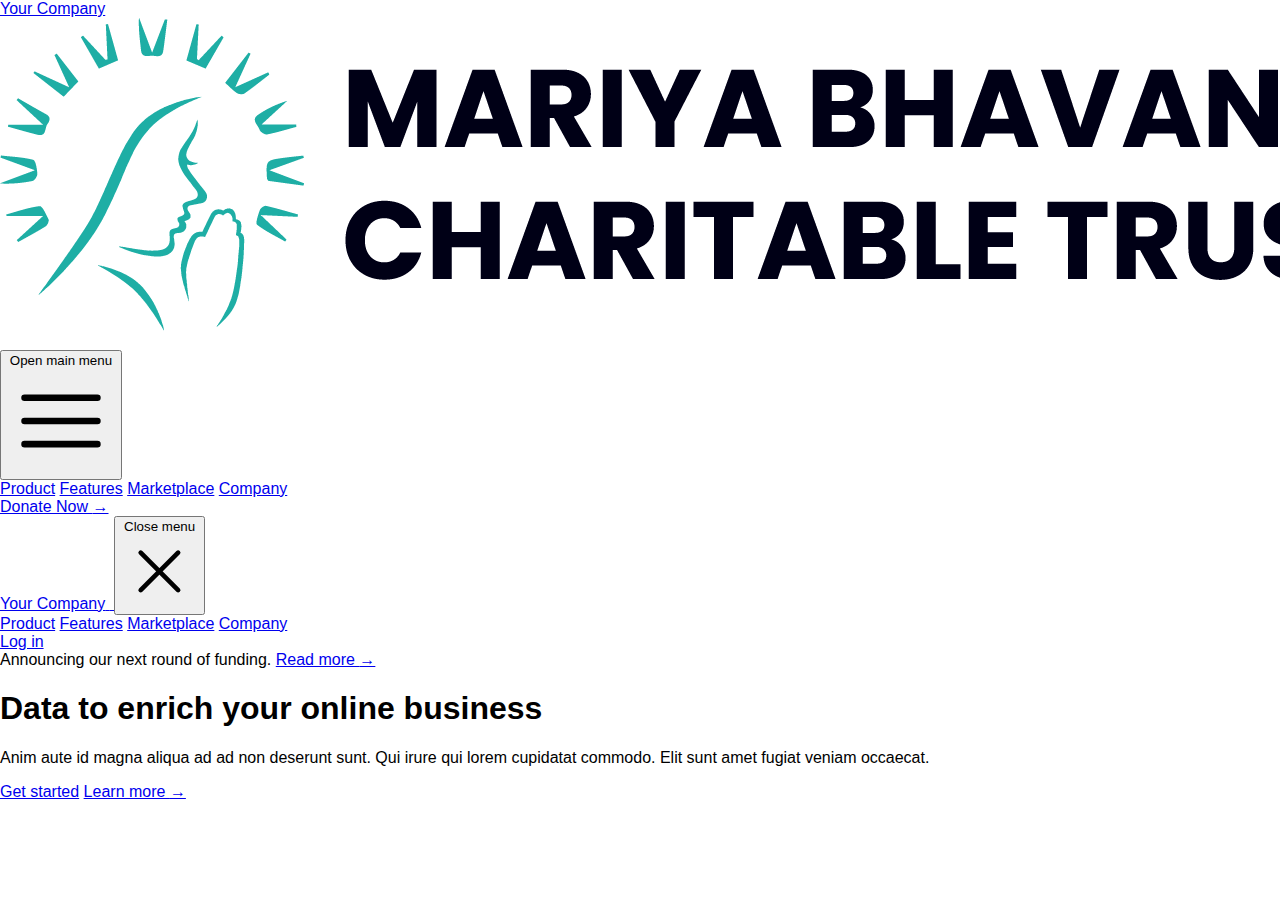
==== index.html @ 2d1ab8bb "added the main page (Index.html)" ====
<!DOCTYPE html>
<html lang="en" class="h-full bg-gray-100">
<head>
    <meta charset="UTF-8">
    <meta name="viewport" content="width=device-width, initial-scale=1.0">
    <link rel="stylesheet" href="css/comp.css">
    <link rel="stylesheet" href="css/style.css">
    <link href="https://cdn.jsdelivr.net/npm/tailwindcss@3.4.1/dist/tailwind.min.css" rel="stylesheet">
    <script src="https://unpkg.com/@tailwindcss/browser@4"></script>
    <link rel="preconnect" href="https://fonts.googleapis.com">
    <link rel="preconnect" href="https://fonts.gstatic.com" crossorigin>
    <link href="https://fonts.googleapis.com/css2?family=Inter:ital,opsz,wght@0,14..32,100..900;1,14..32,100..900&family=Poppins:ital,wght@0,100;0,200;0,300;0,400;0,500;0,600;0,700;0,800;0,900;1,100;1,200;1,300;1,400;1,500;1,600;1,700;1,800;1,900&display=swap" rel="stylesheet">
    <title>Mariya Bhavanam Charitable trus</title>
</head>
<body class="h-full">
    




  <div class="bg-white">
    <header class="absolute inset-x-0 top-0 z-50">
      <nav class="flex items-center justify-between p-6 lg:px-8" aria-label="Global">
        <div class="flex lg:flex-1">
          <a href="#" class="-m-1.5 p-1.5">
            <span class="sr-only">Your Company</span>
            <img class="h-10 w-auto" src="images/logo_dark.png" alt="">
          </a>
        </div>
        <div class="flex lg:hidden">
          <button type="button" class="-m-2.5 inline-flex items-center justify-center rounded-md p-2.5 text-gray-700">
            <span class="sr-only">Open main menu</span>
            <svg class="size-6" fill="none" viewBox="0 0 24 24" stroke-width="1.5" stroke="currentColor" aria-hidden="true" data-slot="icon">
              <path stroke-linecap="round" stroke-linejoin="round" d="M3.75 6.75h16.5M3.75 12h16.5m-16.5 5.25h16.5" />
            </svg>
          </button>
        </div>
        <div class="hidden lg:flex lg:gap-x-12 ">
          <a href="#" class="text-sm/6 font-semibold text-gray-900">Product</a>
          <a href="#" class="text-sm/6 font-semibold text-gray-900">Features</a>
          <a href="#" class="text-sm/6 font-semibold text-gray-900">Marketplace</a>
          <a href="#" class="text-sm/6 font-semibold text-gray-900">Company</a>
        </div>
        <div class="hidden lg:flex lg:flex-1 lg:justify-end">
          <a href="#" class="text-sm/6 font-semibold text-gray-900">Donate Now  <span aria-hidden="true">&rarr;</span></a>
        </div>
      </nav>
      <!-- Mobile menu, show/hide based on menu open state. -->
      <div class="lg:hidden" role="dialog" aria-modal="true">
        <!-- Background backdrop, show/hide based on slide-over state. -->
        <div class="fixed inset-0 z-50"></div>
        <div class="fixed inset-y-0 right-0 z-50 w-full overflow-y-auto bg-white px-6 py-6 sm:max-w-sm sm:ring-1 sm:ring-gray-900/10">
          <div class="flex items-center justify-between">
            <a href="#" class="-m-1.5 p-1.5">
              <span class="sr-only">Your Company</span>
              <img class="h-8 w-auto" src="https://tailwindui.com/plus-assets/img/logos/mark.svg?color=indigo&shade=600" alt="">
            </a>
            <button type="button" class="-m-2.5 rounded-md p-2.5 text-gray-700">
              <span class="sr-only">Close menu</span>
              <svg class="size-6" fill="none" viewBox="0 0 24 24" stroke-width="1.5" stroke="currentColor" aria-hidden="true" data-slot="icon">
                <path stroke-linecap="round" stroke-linejoin="round" d="M6 18 18 6M6 6l12 12" />
              </svg>
            </button>
          </div>
          <div class="mt-6 flow-root">
            <div class="-my-6 divide-y divide-gray-500/10">
              <div class="space-y-2 py-6">
                <a href="#" class="-mx-3 block rounded-lg px-3 py-2 text-base/7 font-semibold text-gray-900 hover:bg-gray-50">Product</a>
                <a href="#" class="-mx-3 block rounded-lg px-3 py-2 text-base/7 font-semibold text-gray-900 hover:bg-gray-50">Features</a>
                <a href="#" class="-mx-3 block rounded-lg px-3 py-2 text-base/7 font-semibold text-gray-900 hover:bg-gray-50">Marketplace</a>
                <a href="#" class="-mx-3 block rounded-lg px-3 py-2 text-base/7 font-semibold text-gray-900 hover:bg-gray-50">Company</a>
              </div>
              <div class="py-6">
                <a href="#" class="-mx-3 block rounded-lg px-3 py-2.5 text-base/7 font-semibold text-gray-900 hover:bg-gray-50">Log in</a>
              </div>
            </div>
          </div>
        </div>
      </div>
    </header>
  
    <div class="relative isolate px-6 pt-14 lg:px-8">
      <div class="absolute inset-x-0 -top-40 -z-10 transform-gpu overflow-hidden blur-3xl sm:-top-80" aria-hidden="true">
        <div class="relative left-[calc(50%-11rem)] aspect-1155/678 w-[36.125rem] -translate-x-1/2 rotate-[30deg] bg-linear-to-tr from-[#ff80b5] to-[#9089fc] opacity-30 sm:left-[calc(50%-30rem)] sm:w-[72.1875rem]" style="clip-path: polygon(74.1% 44.1%, 100% 61.6%, 97.5% 26.9%, 85.5% 0.1%, 80.7% 2%, 72.5% 32.5%, 60.2% 62.4%, 52.4% 68.1%, 47.5% 58.3%, 45.2% 34.5%, 27.5% 76.7%, 0.1% 64.9%, 17.9% 100%, 27.6% 76.8%, 76.1% 97.7%, 74.1% 44.1%)"></div>
      </div>
      <div class="mx-auto max-w-2xl py-32 sm:py-48 lg:py-56">
        <div class="hidden sm:mb-8 sm:flex sm:justify-center">
          <div class="relative rounded-full px-3 py-1 text-sm/6 text-gray-600 ring-1 ring-gray-900/10 hover:ring-gray-900/20">
            Announcing our next round of funding. <a href="#" class="font-semibold text-indigo-600"><span class="absolute inset-0" aria-hidden="true"></span>Read more <span aria-hidden="true">&rarr;</span></a>
          </div>
        </div>
        <div class="text-center">
          <h1 class="text-5xl font-semibold tracking-tight text-balance text-gray-900 sm:text-7xl">Data to enrich your online business</h1>
          <p class="mt-8 text-lg font-medium text-pretty text-gray-500 sm:text-xl/8">Anim aute id magna aliqua ad ad non deserunt sunt. Qui irure qui lorem cupidatat commodo. Elit sunt amet fugiat veniam occaecat.</p>
          <div class="mt-10 flex items-center justify-center gap-x-6">
            <a href="#" class="rounded-md bg-indigo-600 px-3.5 py-2.5 text-sm font-semibold text-white shadow-xs hover:bg-indigo-500 focus-visible:outline-2 focus-visible:outline-offset-2 focus-visible:outline-indigo-600">Get started</a>
            <a href="#" class="text-sm/6 font-semibold text-gray-900">Learn more <span aria-hidden="true">→</span></a>
          </div>
        </div>
      </div>
      <div class="absolute inset-x-0 top-[calc(100%-13rem)] -z-10 transform-gpu overflow-hidden blur-3xl sm:top-[calc(100%-30rem)]" aria-hidden="true">
        <div class="relative left-[calc(50%+3rem)] aspect-1155/678 w-[36.125rem] -translate-x-1/2 bg-linear-to-tr from-[#ff80b5] to-[#9089fc] opacity-30 sm:left-[calc(50%+36rem)] sm:w-[72.1875rem]" style="clip-path: polygon(74.1% 44.1%, 100% 61.6%, 97.5% 26.9%, 85.5% 0.1%, 80.7% 2%, 72.5% 32.5%, 60.2% 62.4%, 52.4% 68.1%, 47.5% 58.3%, 45.2% 34.5%, 27.5% 76.7%, 0.1% 64.9%, 17.9% 100%, 27.6% 76.8%, 76.1% 97.7%, 74.1% 44.1%)"></div>
      </div>
    </div>
  </div>
  







</body>
</html>
---- css/comp.css ----
/* General Styles */
body {
    font-family: Arial, sans-serif;
    margin: 0;
    padding: 0;
  }
  
  /* Navbar Styles */
  .navbar {
    display: flex;
    justify-content: space-between;
    align-items: center;
    background: #1D202B;
    color: #fff;
    padding: 1rem 2rem;
  }
  
  .navbar .container {
    display: flex;
    justify-content: space-between;
    align-items: center;
    width: 100%;
    padding-left: 30px;
    padding-right: 30px;
     
}

  .navbar .logo img {
    height: 50px;
  }
  
  .navbar .nav-links {
    display: flex;
    gap: 5rem;
    list-style: none;
  }
  
  .navbar .nav-links li a {
    color: #fff;
    text-decoration: none;
    font-family: 'Inter';
  }
  
  .navbar .btn.login {
    border: 1px solid #ffffff;
    color: #fff;
    padding: 8px 18px;
    border-radius: 27px;
    font-family: 'Inter';
    text-decoration: none;  
  }
  .navbar .btn.login:hover {
    background-color: #1e9b95;
    border: 1px solid #dee0e0;
  }
  







/* Dashboard Navbar Styles */
.dashboard-navbar {
  background: #1D202B;
  color: #fff;
  padding: 1rem 2rem;
}

.dashboard-navbar .search-container {
  display: flex;
  align-items: center;
  margin-right: 2rem;
}

.dashboard-navbar .search-container input {
  padding: 11px;
  border: 1px solid #ccc;
  border-radius: 20px;
  width: 200px; /* Adjust width as necessary */
  outline: none;
}

.dashboard-navbar .search-container .search-button {
  background: #1e9b95;
  color: #fff;
  border: none;
  border-radius: 20px;
  padding: 0.5rem 1rem;
  margin-left: 0.5rem;
  cursor: pointer;
}

.dashboard-navbar .search-container .search-button:hover {
  background: #00cba9;
}

/* Dashboard Footer Styles */
.dashboard-footer {
  background: #f8f8f8;
  color: #000;
  padding: 1rem;
  text-align: center;
}

.dashboard-footer .footer-links {
  margin-top: 0.5rem;
}

.dashboard-footer .footer-links a {
  margin: 0 1rem;
  text-decoration: none;
  color: #000;
}

.dashboard-footer .footer-links a:hover {
  text-decoration: underline;
}






.details-navbar{
  display: flex;
  justify-content: space-between;
  align-items: center;
  background: #1D202B;
  color: #fff;
}

.details-navbar .container {
    display: flex;
    justify-content: center;
    align-items: center;
    width: 100%;
    padding: 0.5rem 0rem;
}   


.details-navbar .logo img {
  height: 30px;
}











  /* Footer Styles */
  .footer {
    background: #f8f8f8;
    color: #000;
    padding: 2rem;
  }
  
  .footer .container {
    display: flex;
    flex-direction: column;
    gap: 2rem;
  }
  .footer .footer-logo img {
    height: 63px;
  }
  .footer .footer-logo h1{
    width: 350px;
    font-family: 'Poppins';
    line-height: 35px;
  }
  
  .footer .footer-logo p {
    max-width: 220px;
    font-size: 16px;
    font-weight: 500;
  }

  .footer .newsletter {
    display: flex;
    justify-content: center;
    align-items: baseline;
    gap: 41rem;
    border-bottom: 3px solid #ccc;
}
  
  .footer .newsletter h3{
    float: left;
    width: 230px;
  }

  .footer .newsletter-form {
    display: flex;
    justify-content: flex-end;
    gap: 1rem;
    margin-top: 1rem;
  }
  
  .footer .newsletter-form input {
    padding: 11px 46px;
    border: 1px solid #000000;
    border-radius: 25px;
    flex: 169px;
    max-width: 300px;
    background-image: url(/images/person_fill.png);
    background-position: 15px 8px;
    background-repeat: no-repeat;
    background-size: 15px;  
  }
  
  .footer .newsletter-form button {
    background: #1e9b95;
    color: #fff;
    border: none;
    border-radius: 25px;
    padding: 12px 45px 12px 20px;
    background-image: url(/images/Vector.png);
    background-repeat: no-repeat;
    background-position: 88px 15px;
    background-size: 16px;  
    cursor: pointer;
  }
  .footer .footer-content {
    display: flex;
    justify-content: space-around;
    gap: 15rem;  
  }
  
  .footer .footer-links {
    display: flex;
    gap: 2rem;
  }
  
  .footer .footer-links div h4 {
    margin-bottom: 1rem;
    font-weight: 400;
  }
  
  .footer .footer-links ul {
    list-style: none;
    padding: 0;
  }
  
  .footer .footer-links ul li {
    margin-bottom: 0.5rem;
  }
  
  .footer .footer-links ul li a {
    text-decoration: none;
    font-family: 'Poppins';
    font-weight: 500;
    color: #000;
    width: 150px;
    display: flex;
    margin-top: 18px; 
}
  
  .footer .footer-bottom {
    display: flex;
    justify-content: space-between;
    align-items: center;
    border-top: 3px solid #ccc;
    padding-top: 1rem;
    font-size: 0.875rem;
  }
  
  .footer .footer-bottom-links a {
    margin-right: 1rem;
    text-decoration: none;
    color: #000;
  }
  
  .footer .footer-bottom-links a:hover {
    text-decoration: underline;
  }
  
  /* Dark Mode */
  .footer-dark {
    background: #000;
    color: #fff;
  }
  
  .footer-dark a {
    color: #00cba9;
  }
  





  /* 📱 Responsive Styles */
@media screen and (max-width: 1024px) {
  .navbar .nav-links {
      gap: 2rem; /* Reduce space between navbar items */
  }

  .footer .newsletter {
      gap: 10rem; /* Reduce spacing in the newsletter */
      flex-direction: column;
      align-items: center;
      text-align: center;
  }

  .footer .footer-content {
      gap: 5rem; /* Reduce footer section spacing */
      flex-wrap: wrap;
      justify-content: center;
  }
}

@media screen and (max-width: 768px) {
  .navbar {
      flex-direction: column;
      padding: 1rem;
  }

  .navbar .nav-links {
      flex-direction: column;
      gap: 1rem;
      text-align: center;
  }

  .dashboard-navbar .search-container input {
      width: 100%; /* Make search input take full width */
  }

  .footer .newsletter {
      gap: 3rem;
  }

  .footer .footer-content {
      flex-direction: column;
      gap: 3rem;
  }
}

@media screen and (max-width: 480px) {
  .navbar .container {
      flex-direction: column;
      align-items: center;
      text-align: center;
  }

  .dashboard-navbar .search-container {
      width: 100%;
      flex-direction: column;
  }

  .footer .footer-links {
      flex-direction: column;
      gap: 1rem;
  }

  .footer .footer-bottom {
      flex-direction: column;
      text-align: center;
  }
}
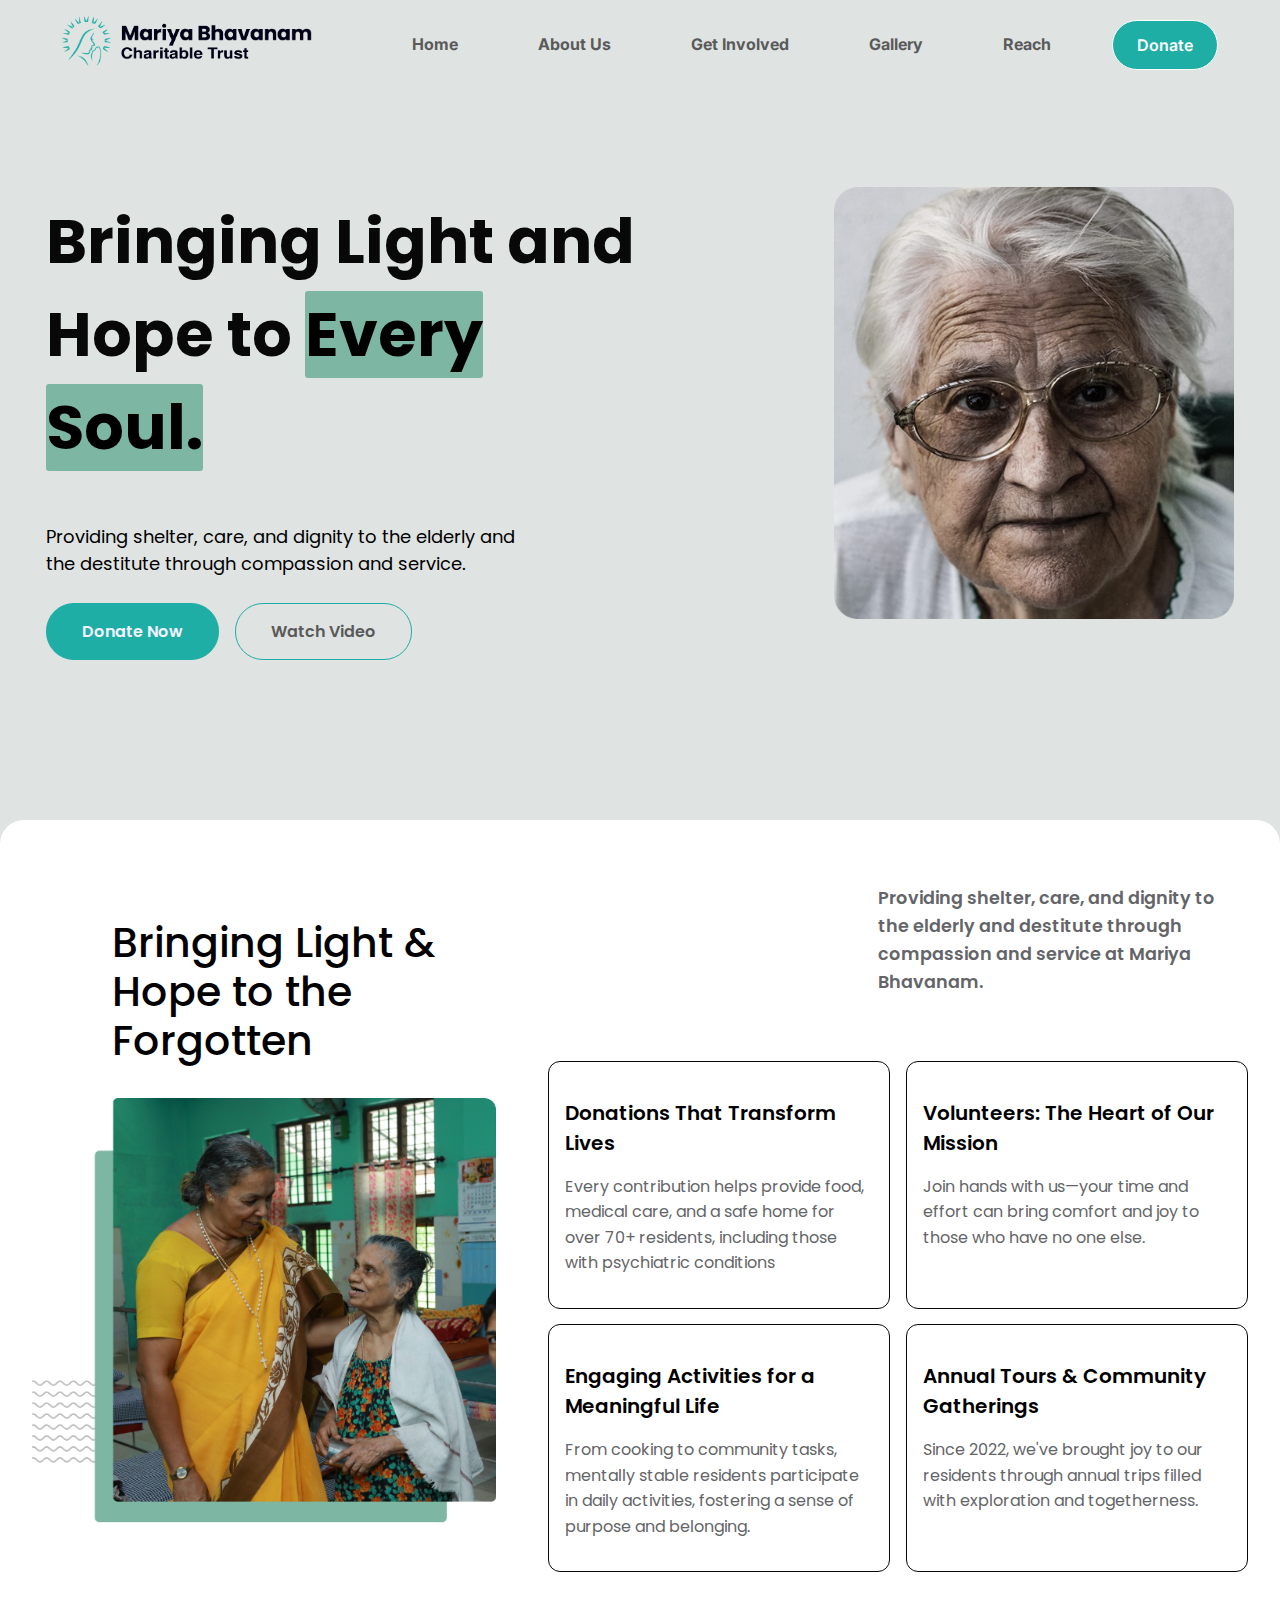
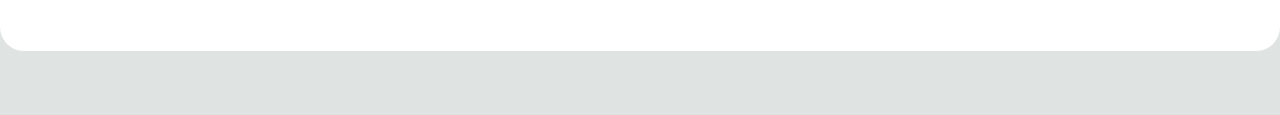
==== commit cd604296: "implimented bread crumb and created index html" ====
--- a/index.html
+++ b/index.html
@@ -1,114 +1,89 @@
 <!DOCTYPE html>
-<html lang="en" class="h-full bg-gray-100">
+<html lang="en">
 <head>
     <meta charset="UTF-8">
     <meta name="viewport" content="width=device-width, initial-scale=1.0">
-    <link rel="stylesheet" href="css/comp.css">
     <link rel="stylesheet" href="css/style.css">
-    <link href="https://cdn.jsdelivr.net/npm/tailwindcss@3.4.1/dist/tailwind.min.css" rel="stylesheet">
-    <script src="https://unpkg.com/@tailwindcss/browser@4"></script>
     <link rel="preconnect" href="https://fonts.googleapis.com">
     <link rel="preconnect" href="https://fonts.gstatic.com" crossorigin>
     <link href="https://fonts.googleapis.com/css2?family=Inter:ital,opsz,wght@0,14..32,100..900;1,14..32,100..900&family=Poppins:ital,wght@0,100;0,200;0,300;0,400;0,500;0,600;0,700;0,800;0,900;1,100;1,200;1,300;1,400;1,500;1,600;1,700;1,800;1,900&display=swap" rel="stylesheet">
-    <title>Mariya Bhavanam Charitable trus</title>
+    <title>Mariya Bhavanam Charitable Trust</title>
 </head>
-<body class="h-full">
-    
+<body>
+
+
+    <nav class="navbar">
+        <div class="container">
+          <a href="#" class="logo">
+            <img src="images/Logo_Updated.png" alt="Mariya Bhavanam Charitable Trust">
+          </a>
+          <ul class="nav-links">
+            <li><a href="#">Home</a></li>
+            <li><a href="#">About Us</a></li>
+            <li><a href="#">Get Involved</a></li>
+            <li><a href="#">Gallery</a></li>
+            <li><a href="#">Reach</a></li>
+          </ul>
+          <a href="Donate.html" class="btn-Donate">Donate</a>
+        </div>
+      </nav>
 
 
 
-
-  <div class="bg-white">
-    <header class="absolute inset-x-0 top-0 z-50">
-      <nav class="flex items-center justify-between p-6 lg:px-8" aria-label="Global">
-        <div class="flex lg:flex-1">
-          <a href="#" class="-m-1.5 p-1.5">
-            <span class="sr-only">Your Company</span>
-            <img class="h-10 w-auto" src="images/logo_dark.png" alt="">
-          </a>
+      <div class="hero-container">
+        <div class="hero-heading-section">
+            <h1>Bringing Light and Hope to <mark>Every</mark> <br> <mark>Soul.</mark></h1>
+            <p>Providing shelter, care, and dignity to the elderly and the destitute through compassion and service.</p>
+            <div class="hero-cta">
+                <a class="donate-btn" href="#">Donate Now</a>
+                <a class="watch-video-btn" href="#">Watch Video</a>
+            </div>
         </div>
-        <div class="flex lg:hidden">
-          <button type="button" class="-m-2.5 inline-flex items-center justify-center rounded-md p-2.5 text-gray-700">
-            <span class="sr-only">Open main menu</span>
-            <svg class="size-6" fill="none" viewBox="0 0 24 24" stroke-width="1.5" stroke="currentColor" aria-hidden="true" data-slot="icon">
-              <path stroke-linecap="round" stroke-linejoin="round" d="M3.75 6.75h16.5M3.75 12h16.5m-16.5 5.25h16.5" />
-            </svg>
-          </button>
-        </div>
-        <div class="hidden lg:flex lg:gap-x-12 ">
-          <a href="#" class="text-sm/6 font-semibold text-gray-900">Product</a>
-          <a href="#" class="text-sm/6 font-semibold text-gray-900">Features</a>
-          <a href="#" class="text-sm/6 font-semibold text-gray-900">Marketplace</a>
-          <a href="#" class="text-sm/6 font-semibold text-gray-900">Company</a>
-        </div>
-        <div class="hidden lg:flex lg:flex-1 lg:justify-end">
-          <a href="#" class="text-sm/6 font-semibold text-gray-900">Donate Now  <span aria-hidden="true">&rarr;</span></a>
-        </div>
-      </nav>
-      <!-- Mobile menu, show/hide based on menu open state. -->
-      <div class="lg:hidden" role="dialog" aria-modal="true">
-        <!-- Background backdrop, show/hide based on slide-over state. -->
-        <div class="fixed inset-0 z-50"></div>
-        <div class="fixed inset-y-0 right-0 z-50 w-full overflow-y-auto bg-white px-6 py-6 sm:max-w-sm sm:ring-1 sm:ring-gray-900/10">
-          <div class="flex items-center justify-between">
-            <a href="#" class="-m-1.5 p-1.5">
-              <span class="sr-only">Your Company</span>
-              <img class="h-8 w-auto" src="https://tailwindui.com/plus-assets/img/logos/mark.svg?color=indigo&shade=600" alt="">
-            </a>
-            <button type="button" class="-m-2.5 rounded-md p-2.5 text-gray-700">
-              <span class="sr-only">Close menu</span>
-              <svg class="size-6" fill="none" viewBox="0 0 24 24" stroke-width="1.5" stroke="currentColor" aria-hidden="true" data-slot="icon">
-                <path stroke-linecap="round" stroke-linejoin="round" d="M6 18 18 6M6 6l12 12" />
-              </svg>
-            </button>
-          </div>
-          <div class="mt-6 flow-root">
-            <div class="-my-6 divide-y divide-gray-500/10">
-              <div class="space-y-2 py-6">
-                <a href="#" class="-mx-3 block rounded-lg px-3 py-2 text-base/7 font-semibold text-gray-900 hover:bg-gray-50">Product</a>
-                <a href="#" class="-mx-3 block rounded-lg px-3 py-2 text-base/7 font-semibold text-gray-900 hover:bg-gray-50">Features</a>
-                <a href="#" class="-mx-3 block rounded-lg px-3 py-2 text-base/7 font-semibold text-gray-900 hover:bg-gray-50">Marketplace</a>
-                <a href="#" class="-mx-3 block rounded-lg px-3 py-2 text-base/7 font-semibold text-gray-900 hover:bg-gray-50">Company</a>
-              </div>
-              <div class="py-6">
-                <a href="#" class="-mx-3 block rounded-lg px-3 py-2.5 text-base/7 font-semibold text-gray-900 hover:bg-gray-50">Log in</a>
-              </div>
-            </div>
-          </div>
+        <div class="hero-image-section">
+            <img src="images/hero_image.png" alt="">
         </div>
       </div>
-    </header>
-  
-    <div class="relative isolate px-6 pt-14 lg:px-8">
-      <div class="absolute inset-x-0 -top-40 -z-10 transform-gpu overflow-hidden blur-3xl sm:-top-80" aria-hidden="true">
-        <div class="relative left-[calc(50%-11rem)] aspect-1155/678 w-[36.125rem] -translate-x-1/2 rotate-[30deg] bg-linear-to-tr from-[#ff80b5] to-[#9089fc] opacity-30 sm:left-[calc(50%-30rem)] sm:w-[72.1875rem]" style="clip-path: polygon(74.1% 44.1%, 100% 61.6%, 97.5% 26.9%, 85.5% 0.1%, 80.7% 2%, 72.5% 32.5%, 60.2% 62.4%, 52.4% 68.1%, 47.5% 58.3%, 45.2% 34.5%, 27.5% 76.7%, 0.1% 64.9%, 17.9% 100%, 27.6% 76.8%, 76.1% 97.7%, 74.1% 44.1%)"></div>
-      </div>
-      <div class="mx-auto max-w-2xl py-32 sm:py-48 lg:py-56">
-        <div class="hidden sm:mb-8 sm:flex sm:justify-center">
-          <div class="relative rounded-full px-3 py-1 text-sm/6 text-gray-600 ring-1 ring-gray-900/10 hover:ring-gray-900/20">
-            Announcing our next round of funding. <a href="#" class="font-semibold text-indigo-600"><span class="absolute inset-0" aria-hidden="true"></span>Read more <span aria-hidden="true">&rarr;</span></a>
-          </div>
-        </div>
-        <div class="text-center">
-          <h1 class="text-5xl font-semibold tracking-tight text-balance text-gray-900 sm:text-7xl">Data to enrich your online business</h1>
-          <p class="mt-8 text-lg font-medium text-pretty text-gray-500 sm:text-xl/8">Anim aute id magna aliqua ad ad non deserunt sunt. Qui irure qui lorem cupidatat commodo. Elit sunt amet fugiat veniam occaecat.</p>
-          <div class="mt-10 flex items-center justify-center gap-x-6">
-            <a href="#" class="rounded-md bg-indigo-600 px-3.5 py-2.5 text-sm font-semibold text-white shadow-xs hover:bg-indigo-500 focus-visible:outline-2 focus-visible:outline-offset-2 focus-visible:outline-indigo-600">Get started</a>
-            <a href="#" class="text-sm/6 font-semibold text-gray-900">Learn more <span aria-hidden="true">→</span></a>
-          </div>
-        </div>
-      </div>
-      <div class="absolute inset-x-0 top-[calc(100%-13rem)] -z-10 transform-gpu overflow-hidden blur-3xl sm:top-[calc(100%-30rem)]" aria-hidden="true">
-        <div class="relative left-[calc(50%+3rem)] aspect-1155/678 w-[36.125rem] -translate-x-1/2 bg-linear-to-tr from-[#ff80b5] to-[#9089fc] opacity-30 sm:left-[calc(50%+36rem)] sm:w-[72.1875rem]" style="clip-path: polygon(74.1% 44.1%, 100% 61.6%, 97.5% 26.9%, 85.5% 0.1%, 80.7% 2%, 72.5% 32.5%, 60.2% 62.4%, 52.4% 68.1%, 47.5% 58.3%, 45.2% 34.5%, 27.5% 76.7%, 0.1% 64.9%, 17.9% 100%, 27.6% 76.8%, 76.1% 97.7%, 74.1% 44.1%)"></div>
-      </div>
-    </div>
-  </div>
-  
 
 
 
 
 
+      <div class="whatwedo-section">
+        <div class="content-wrapper">
+            <div class="img-heading">
+                <h2>Bringing Light & Hope to the Forgotten</h2>
+                <img src="images/whatwedo_image.png" alt="Helping Hand">
+            </div>
+            
+            <div class="text-contents">
+                <p class="top-text">Providing shelter, care, and dignity to the elderly and destitute through compassion and service at Mariya Bhavanam.</p>
+    
+                <div class="text-columns">
+                    <div class="text-col-left">
+                        <div class="text-box">
+                            <h3>Donations That Transform Lives</h3>
+                            <p>Every contribution helps provide food, medical care, and a safe home for over 70+ residents, including those with psychiatric conditions</p>
+                        </div>
+                        <div class="text-box">
+                            <h3>Volunteers: The Heart of Our Mission</h3>
+                            <p>Join hands with us—your time and effort can bring comfort and joy to those who have no one else.</p>
+                        </div>
+                    </div>
+                    
+                    <div class="text-col-right">
+                        <div class="text-box">
+                            <h3>Engaging Activities for a Meaningful Life</h3>
+                            <p>From cooking to community tasks, mentally stable residents participate in daily activities, fostering a sense of purpose and belonging.</p>
+                        </div>
+                        <div class="text-box">
+                            <h3>Annual Tours & Community Gatherings</h3>
+                            <p>Since 2022, we've brought joy to our residents through annual trips filled with exploration and togetherness.</p>
+                        </div>
+                    </div>
+                </div>
+            </div>
+        </div>
+    </div>
 
 
 </body>
--- a/css/style.css
+++ b/css/style.css
@@ -0,0 +1,266 @@
+body{
+    margin: 0;
+    padding: 0;
+    font-family: 'Poppins';
+    background: #DFE3E2;
+}
+mark{
+    background-color: #7DB6A3;
+    border-radius: 3px;
+}
+
+::selection {
+    background: #A4DFCC;
+}
+.navbar {
+    display: flex;
+    justify-content: space-between;
+    align-items: center;
+    color: #fff;
+    padding: 1rem 2rem;
+  }
+  
+  .navbar .container {
+    display: flex;
+    justify-content: space-between;
+    align-items: center;
+    width: 100%;
+    padding-left: 30px;
+    padding-right: 30px;
+     
+}
+  
+  .navbar .logo img {
+    height: 50px;
+  }
+  
+  .navbar .nav-links {
+    display: flex;
+    gap: 5rem;
+    list-style: none;
+  }
+  
+  .navbar .nav-links li a {
+    color: #5A5A5A;
+    text-decoration: none;
+    font-family: 'Inter';
+    font-size: 16px;
+    font-weight: bold;
+  }
+  .navbar .nav-links li a:hover {
+    color: #1EAEA5;
+}
+  
+  .navbar .btn-Donate {
+    border: 1px solid #ffffff;
+    color: #fff;
+    font-size: 16px;
+    font-family: inter;
+    font-weight: 600;
+    background: #1EAEA5;
+    padding: 14px 24px;
+    border-radius: 30px;
+    text-decoration: none;
+}
+.navbar .btn-Donate:hover {
+    background: #DFE3E2;
+    color: #5A5A5A;
+    border: 1px solid #5A5A5A;  
+
+}
+
+
+
+
+.hero-container{
+    display: flex;
+    align-items: center;
+    justify-content: space-around;
+    gap: 1rem;
+    margin-top: 4rem;
+    margin-bottom: 10rem;
+}
+
+
+.hero-heading-section{
+    float: left;
+}
+.hero-heading-section h1{
+    max-width: 680px;
+    font-size: 62px;
+    color:#080808;
+}
+.hero-heading-section p{
+    padding: 8px 0px;
+    max-width: 480px;
+    font-size: large;
+}
+
+.hero-heading-section .hero-cta{
+    display: flex;
+    justify-content: start;
+    gap: 1rem;} 
+
+.hero-cta .donate-btn{ 
+    padding: 15px 35px;
+    text-decoration: none;
+    background: #1eaea5;
+    border: 1px solid #1eaea5;
+    color: #F2F5FF;
+    font-weight: 600;
+    font-size: 16px;
+    border-radius: 28px;
+}
+
+.hero-cta .donate-btn:hover{ 
+    background: #1eaea5;
+    color: #F2F5FF;
+    border: 1px solid #1eaea5;
+    background: #6BA998 ;
+}
+
+
+.hero-cta .watch-video-btn{ 
+    padding: 15px 35px;
+    text-decoration: none;
+    border: 1px solid #1eaea5;
+    background: none;
+    color: #5A5A5A;
+    font-weight: 600;
+    font-size: 16px;
+    border-radius: 28px;
+}
+.hero-cta .watch-video-btn:hover{ 
+    background: #54927D;
+    color: #fff;
+}
+
+.hero-image-section img{
+    width: 400px;
+}
+
+.whatwedo-section {
+    padding: 4rem 2rem;
+    background: #fff;
+    border-radius: 24px;
+    max-width: 1350px;
+    margin: 4rem auto;
+    }
+
+.content-wrapper {
+    display: flex;
+    flex-direction: column;
+    gap: 0rem;
+}
+
+.img-heading {
+    text-align: center;
+    max-width: 530px;
+}
+
+.img-heading h2 {
+    font-size: 41px;
+    font-weight: 500;
+    margin-bottom: 2rem;
+    line-height: 1.2;
+    padding-left: 80px;
+}
+
+.img-heading img {
+    max-width: 90%;
+    height: auto;
+    border-radius: 12px;
+}
+
+.text-contents {
+    display: flex;
+    flex-direction: column;
+    gap: 2rem;
+}
+
+.top-text {
+    font-size: 1.1rem;
+    color: #636568;
+    font-weight: 600;
+    max-width: 800px;
+    margin: 0 auto;
+    text-align: center;
+    line-height: 1.6;
+}
+
+.text-columns {
+    display: grid;
+    grid-template-columns: repeat(auto-fit, minmax(700px, 1fr));
+    gap: 0rem;
+    margin-top: 2rem;
+}
+
+.text-box {
+    padding: 1rem;
+    border: 1px solid #080808;
+    border-radius: 12px;
+    margin-bottom: 15px;
+    max-width: 400px;
+    transition: transform 0.3s ease;
+}
+
+.text-box:hover {
+    transform: translateY(-5px);
+}
+
+.text-box h3 {
+    font-size: 20px;
+    margin-bottom: 0rem;
+    font-weight: 600;
+}
+
+.text-box p {
+    font-size: 14;
+    color: #636568;
+    line-height: 1.6;
+    max-width: 470px;
+}
+
+.text-col-left{
+    display: flex;
+    gap: 1rem;
+}
+.text-col-right{
+    display: flex;
+    gap: 1rem;
+}
+
+
+
+@media (min-width: 768px) {
+    .content-wrapper {
+        flex-direction: row;
+        align-items: flex-start;
+    }
+    
+    .img-heading {
+        flex: 1;
+        text-align: left;
+    }
+    
+    .text-contents {
+        flex: 1;
+    }
+    
+    .top-text {
+        text-align: left;
+        margin: 0;
+        max-width: 400px;
+        padding-left: 330px;
+    }
+}
+
+@media (max-width: 768px) {
+    .img-heading h2 {
+        font-size: 2rem;
+    }
+    
+    .text-box h3 {
+        font-size: 1.2rem;
+    }
+}